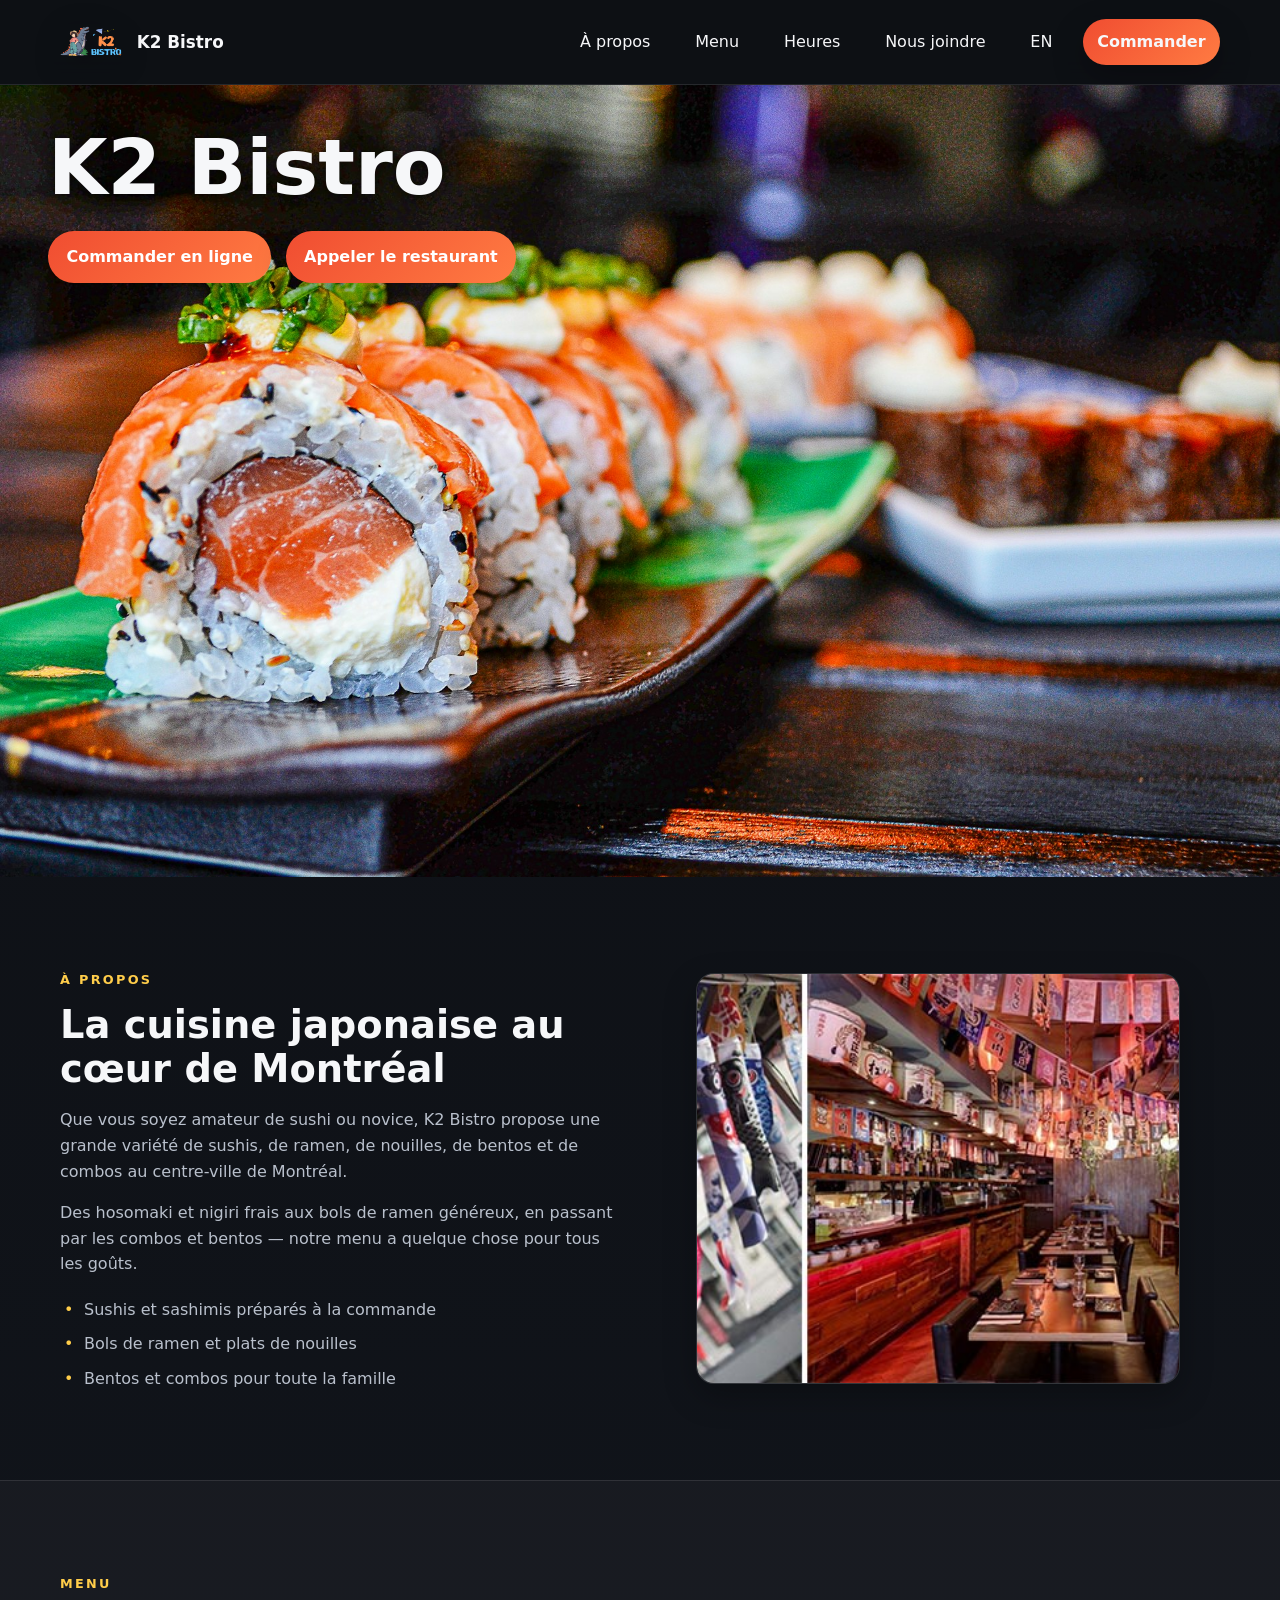
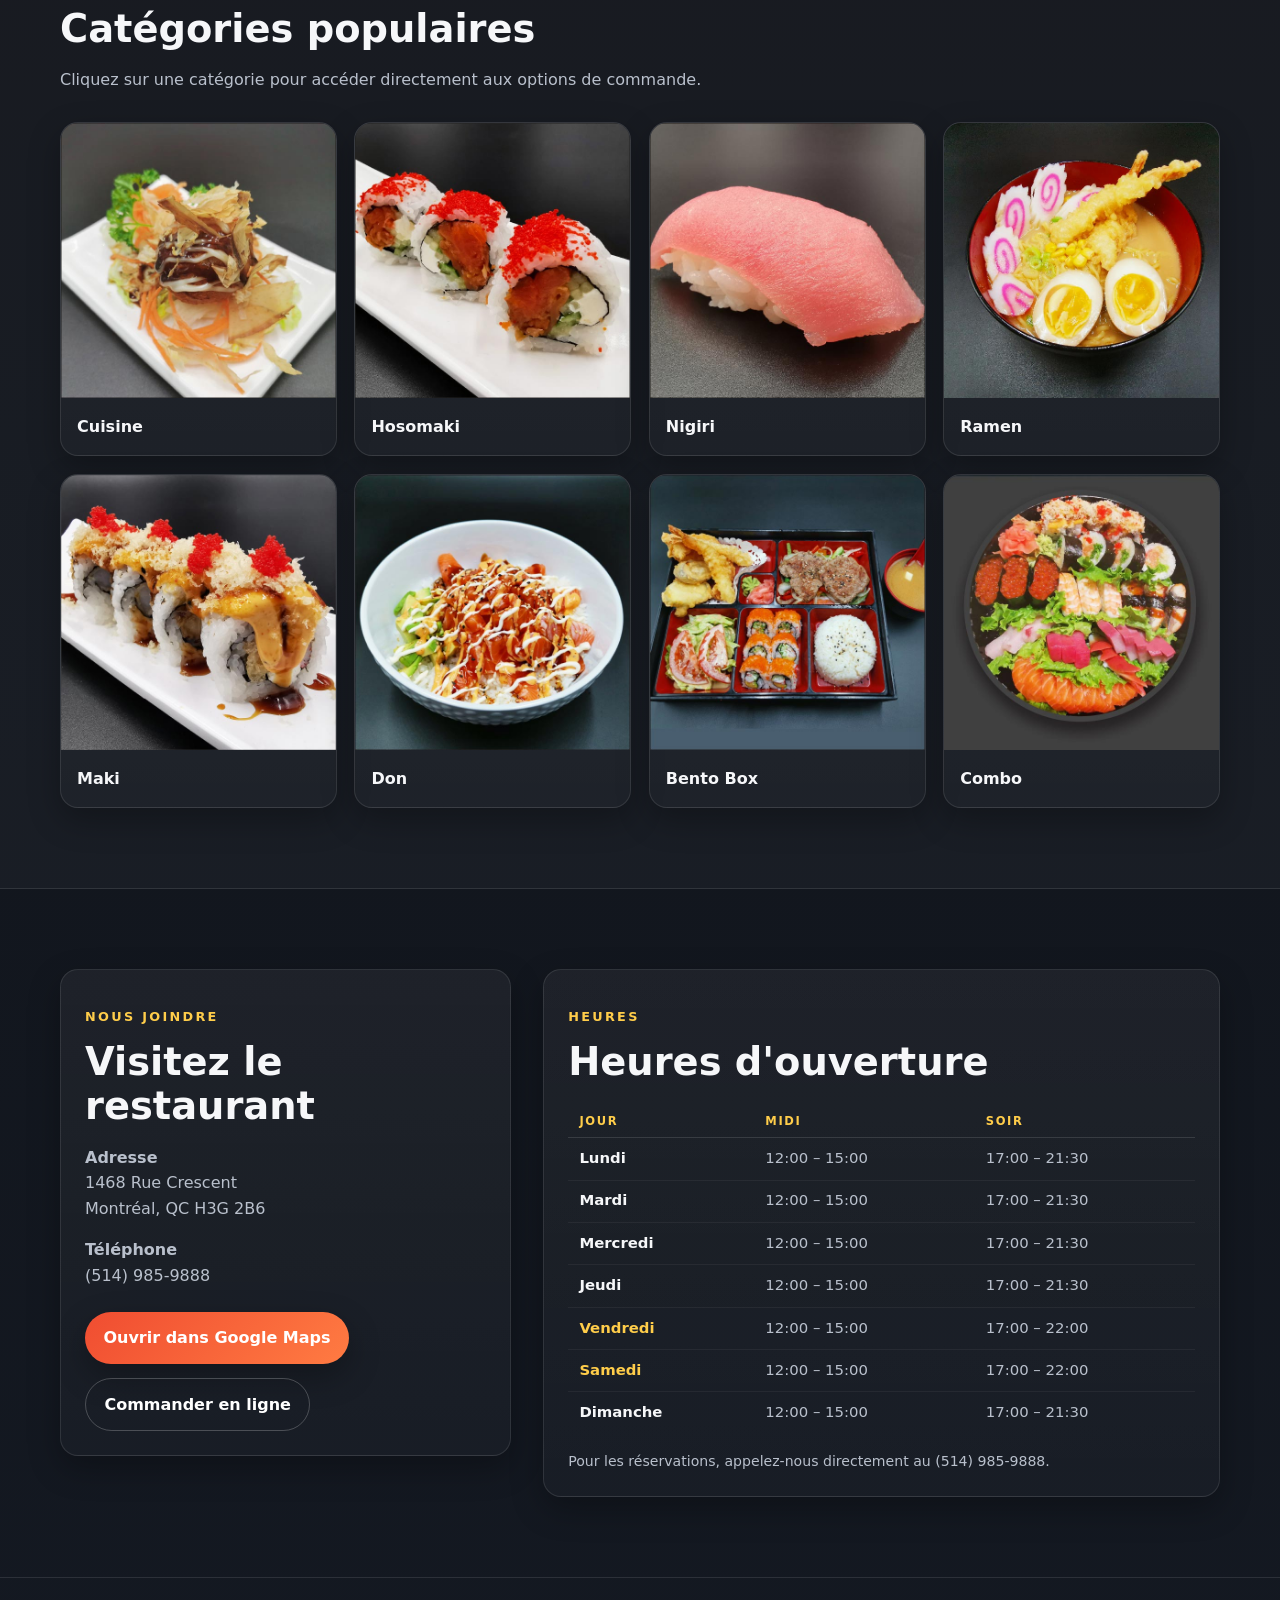
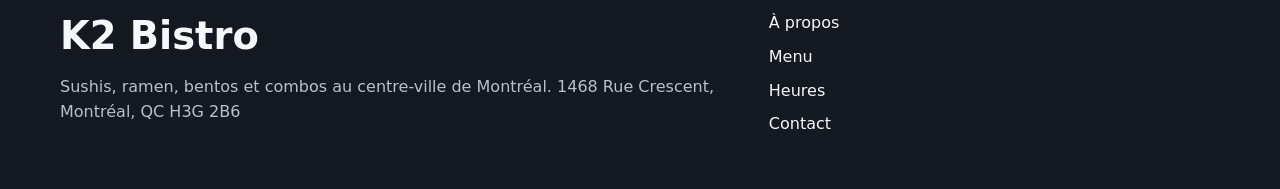
==== index.html @ 05328691 "initial commit" ====
<!doctype html>
<html lang="fr-CA">
<head>
  <meta charset="utf-8">
  <meta name="viewport" content="width=device-width, initial-scale=1">
  <title>K2 Bistro | Sushi à Montréal</title>
  <meta name="description" content="K2 Bistro à Montréal: sushi, ramen, hosomaki, bento et combos. Consultez les heures d'ouverture, appelez pour réserver et commandez en ligne.">
  <link rel="canonical" href="https://example.com/">
  <link rel="preload" as="image" href="assets/img/hero.jpg">
  <link rel="stylesheet" href="assets/css/styles.css">
  <script defer src="assets/js/site.js"></script>
  <script type="application/ld+json">
  {
    "@context": "https://schema.org",
    "@type": "Restaurant",
    "name": "K2 Bistro",
    "servesCuisine": ["Sushi", "Ramen", "Japanese"],
    "telephone": "+1-514-985-9888",
    "address": {
      "@type": "PostalAddress",
      "streetAddress": "1468 Rue Crescent",
      "addressLocality": "Montréal",
      "addressRegion": "QC",
      "postalCode": "H3G 2B6",
      "addressCountry": "CA"
    },
    "url": "https://example.com/",
    "acceptsReservations": "True"
  }
  </script>
</head>
<body>
  <a class="skip-link" href="#main">Aller au contenu principal</a>

  <header class="site-header" id="top">
    <div class="container header-inner">
      <a class="brand" href="#top" aria-label="K2 Bistro, retour en haut de la page">
        <img src="assets/img/logo.png" alt="Logo K2 Bistro">
        <span>K2 Bistro</span>
      </a>

      <button class="menu-toggle" type="button" aria-expanded="false" aria-controls="site-nav" aria-label="Ouvrir le menu">
        <span></span><span></span><span></span>
      </button>

      <nav id="site-nav" class="site-nav" aria-label="Navigation principale">
        <a href="#about">À propos</a>
        <a href="#menu">Menu</a>
        <a href="#hours">Heures</a>
        <a href="#contact">Nous joindre</a>
        <a href="index_en.html" lang="en">EN</a>
        <a class="button button-sm" href="order.html">Commander</a>
      </nav>
    </div>
  </header>

  <main id="main">
    <section class="hero">
      <div class="hero-overlay"></div>
      <img class="hero-image" src="assets/img/hero.jpg" alt="Plateau de sushis au K2 Bistro">
      <div class="container hero-content">
        <h1>K2 Bistro</h1>
        <div class="hero-actions">
          <a class="button" href="order.html">Commander en ligne</a>
          <a class="button" href="tel:+15149859888">Appeler le restaurant</a>
        </div>
      </div>
    </section>

    <section class="section" id="about">
      <div class="container grid-two">
        <div>
          <p class="section-label">À propos</p>
          <h2>La cuisine japonaise au cœur de Montréal</h2>
          <p>Que vous soyez amateur de sushi ou novice, K2 Bistro propose une grande variété de sushis, de ramen, de nouilles, de bentos et de combos au centre-ville de Montréal.</p>
          <p>Des hosomaki et nigiri frais aux bols de ramen généreux, en passant par les combos et bentos — notre menu a quelque chose pour tous les goûts.</p>
          <ul class="feature-list">
            <li>Sushis et sashimis préparés à la commande</li>
            <li>Bols de ramen et plats de nouilles</li>
            <li>Bentos et combos pour toute la famille</li>
          </ul>
        </div>
        <figure class="about-figure">
          <img src="assets/img/about_us.jpg" alt="Salle à manger et ambiance du restaurant K2 Bistro">
        </figure>
      </div>
    </section>

    <section class="section section-alt" id="menu">
      <div class="container">
        <p class="section-label">Menu</p>
        <h2>Catégories populaires</h2>
        <p class="section-intro">Cliquez sur une catégorie pour accéder directement aux options de commande.</p>
        <div class="menu-grid">
          <a class="menu-card" href="order.html">
            <img src="assets/img/cuisine.jpg" alt="Plat de cuisine japonaise">
            <span>Cuisine</span>
          </a>
          <a class="menu-card" href="order.html">
            <img src="assets/img/hosomaki.jpg" alt="Hosomaki au saumon">
            <span>Hosomaki</span>
          </a>
          <a class="menu-card" href="order.html">
            <img src="assets/img/nigiri.jpg" alt="Nigiri de thon">
            <span>Nigiri</span>
          </a>
          <a class="menu-card" href="order.html">
            <img src="assets/img/ramen.jpg" alt="Bol de ramen avec oeufs et tempura">
            <span>Ramen</span>
          </a>
          <a class="menu-card" href="order.html">
            <img src="assets/img/maki.jpg" alt="Maki garni de sauce et tobiko">
            <span>Maki</span>
          </a>
          <a class="menu-card" href="order.html">
            <img src="assets/img/don.jpg" alt="Bol de don au saumon">
            <span>Don</span>
          </a>
          <a class="menu-card" href="order.html">
            <img src="assets/img/bento_box.jpg" alt="Bento box avec tempura, riz et rouleaux">
            <span>Bento Box</span>
          </a>
          <a class="menu-card" href="order.html">
            <img src="assets/img/combo.jpg" alt="Plateau combo de sushis">
            <span>Combo</span>
          </a>
        </div>
      </div>
    </section>

    <section class="section" id="contact">
      <div class="container info-grid">
        <article class="info-card">
          <p class="section-label">Nous joindre</p>
          <h2>Visitez le restaurant</h2>
          <p><strong>Adresse</strong><br>1468 Rue Crescent<br>Montréal, QC H3G 2B6</p>
          <p><strong>Téléphone</strong><br><a href="tel:+15149859888">(514) 985-9888</a></p>
          <div class="stack-actions">
            <a class="button" href="https://maps.google.com/?q=1468+Rue+Crescent+Montreal+QC+H3G+2B6" target="_blank" rel="noopener">Ouvrir dans Google Maps</a>
            <a class="button button-secondary" href="order.html">Commander en ligne</a>
          </div>
        </article>

        <article class="info-card" id="hours">
          <p class="section-label">Heures</p>
          <h2>Heures d'ouverture</h2>
          <table class="hours-table">
            <thead>
              <tr><th>Jour</th><th>Midi</th><th>Soir</th></tr>
            </thead>
            <tbody>
              <tr><td>Lundi</td><td>12:00 – 15:00</td><td>17:00 – 21:30</td></tr>
              <tr><td>Mardi</td><td>12:00 – 15:00</td><td>17:00 – 21:30</td></tr>
              <tr><td>Mercredi</td><td>12:00 – 15:00</td><td>17:00 – 21:30</td></tr>
              <tr><td>Jeudi</td><td>12:00 – 15:00</td><td>17:00 – 21:30</td></tr>
              <tr class="hours-weekend"><td>Vendredi</td><td>12:00 – 15:00</td><td>17:00 – 22:00</td></tr>
              <tr class="hours-weekend"><td>Samedi</td><td>12:00 – 15:00</td><td>17:00 – 22:00</td></tr>
              <tr><td>Dimanche</td><td>12:00 – 15:00</td><td>17:00 – 21:30</td></tr>
            </tbody>
          </table>
          <p class="hours-note">Pour les réservations, appelez-nous directement au <a href="tel:+15149859888">(514) 985-9888</a>.</p>
        </article>
      </div>
    </section>
  </main>

  <footer class="site-footer">
    <div class="container footer-grid">
      <div>
        <h2>K2 Bistro</h2>
        <p>Sushis, ramen, bentos et combos au centre-ville de Montréal. 1468 Rue Crescent, Montréal, QC H3G 2B6</p>
      </div>
      <nav class="footer-nav" aria-label="Liens de pied de page">
        <a href="#about">À propos</a>
        <a href="#menu">Menu</a>
        <a href="#hours">Heures</a>
        <a href="#contact">Contact</a>
      </nav>
    </div>
  </footer>
</body>
</html>
---- assets/css/styles.css ----
:root {
  --bg: #0f1115;
  --surface: #161a20;
  --surface-2: #1d2430;
  --text: #f6f7f9;
  --muted: #b9c0cc;
  --line: rgba(255,255,255,.1);
  --brand: #f04d31;
  --brand-2: #ffcd4a;
  --accent: #5fb2ff;
  --shadow: 0 12px 32px rgba(0,0,0,.28);
  --radius: 18px;
  --max: 1160px;
}

* { box-sizing: border-box; }
html { scroll-behavior: smooth; }
body {
  margin: 0;
  font-family: Inter, ui-sans-serif, system-ui, -apple-system, BlinkMacSystemFont, "Segoe UI", sans-serif;
  background: linear-gradient(180deg, #0d0f13 0%, #141922 100%);
  color: var(--text);
  line-height: 1.6;
}
img { display: block; max-width: 100%; }
a { color: inherit; text-decoration: none; }
p, li, dd { color: var(--muted); }
.container { width: min(calc(100% - 2rem), var(--max)); margin: 0 auto; }
.skip-link {
  position: absolute;
  left: 1rem;
  top: -4rem;
  background: white;
  color: black;
  padding: .75rem 1rem;
  border-radius: 999px;
  z-index: 999;
}
.skip-link:focus { top: 1rem; }
.site-header {
  position: sticky;
  top: 0;
  z-index: 100;
  background: rgba(15,17,21,.86);
  backdrop-filter: blur(14px);
  border-bottom: 1px solid var(--line);
}
.header-inner {
  display: flex;
  align-items: center;
  justify-content: space-between;
  gap: 1rem;
  min-height: 84px;
}
.brand {
  display: flex;
  align-items: center;
  gap: .8rem;
  font-weight: 700;
  font-size: 1.05rem;
}
.brand img {
  width: 64px;
  height: 64px;
  object-fit: contain;
  filter: drop-shadow(0 6px 16px rgba(0,0,0,.35));
}
.site-nav {
  display: flex;
  align-items: center;
  gap: 1rem;
}
.site-nav a {
  padding: .65rem .9rem;
  border-radius: 999px;
  color: var(--text);
}
.site-nav a:hover,
.site-nav a:focus-visible,
.footer-nav a:hover,
.footer-nav a:focus-visible {
  background: rgba(255,255,255,.08);
  outline: none;
}
.button {
  display: inline-flex;
  align-items: center;
  justify-content: center;
  gap: .5rem;
  min-height: 46px;
  padding: .8rem 1.15rem;
  border-radius: 999px;
  background: linear-gradient(135deg, var(--brand), #ff7b42);
  color: white;
  font-weight: 700;
  box-shadow: var(--shadow);
}
.button:hover,
.button:focus-visible {
  transform: translateY(-1px);
  outline: none;
}
.button-sm { min-height: 40px; padding: .65rem 1rem; }
.button-secondary {
  background: transparent;
  border: 1px solid rgba(255,255,255,.22);
  box-shadow: none;
}
.menu-toggle {
  display: none;
  background: transparent;
  border: 0;
  padding: .5rem;
  cursor: pointer;
}
.menu-toggle span {
  display: block;
  width: 24px;
  height: 2px;
  background: white;
  margin: 5px 0;
  border-radius: 999px;
}
.hero {
  position: relative;
  min-height: min(88vh, 860px);
  display: grid;
  align-items: start;
  overflow: clip;
}
.hero-image,
.hero-overlay {
  position: absolute;
  inset: 0;
  width: 100%;
  height: 100%;
}
.hero-image { object-fit: cover; }
.hero-overlay {
  background: linear-gradient(170deg, rgba(0,0,0,.75) 0%, rgba(5,8,14,.96) 100%);
}
.hero-content {
  position: relative;
  z-index: 1;
  padding: 2.5rem 0 4rem;
  width: auto;
  max-width: var(--max);
  margin-left: clamp(1.5rem, 5vw, 3rem);
  margin-right: 1.5rem;
}
.eyebrow,
.section-label {
  text-transform: uppercase;
  letter-spacing: .18em;
  font-size: .8rem;
  font-weight: 700;
  color: var(--brand-2);
}
.hero h1 {
  font-size: clamp(2.4rem, 6vw, 5.2rem);
  line-height: 1.02;
  margin: .25rem 0 1rem;
  max-width: 11ch;
  text-shadow: 0 2px 16px rgba(0,0,0,.7);
}
.hero-copy {
  max-width: 60ch;
  font-size: 1.05rem;
  color: #eef1f5;
  text-shadow: 0 1px 8px rgba(0,0,0,.6);
}
.eyebrow { text-shadow: 0 1px 8px rgba(0,0,0,.6); }
.hero-actions,
.stack-actions {
  display: flex;
  flex-wrap: wrap;
  gap: .9rem;
  margin-top: 1.5rem;
}
.section { padding: 5rem 0; }
.section-alt { background: rgba(255,255,255,.03); border-block: 1px solid var(--line); }
.grid-two {
  display: grid;
  gap: 2rem;
  grid-template-columns: repeat(2, minmax(0, 1fr));
}
.info-grid {
  display: grid;
  gap: 2rem;
  grid-template-columns: 1fr 1.5fr;
  align-items: start;
}
.grid-two h2,
.section h2,
.info-card h2,
.site-footer h2 {
  margin: .2rem 0 .7rem;
  font-size: clamp(1.8rem, 3vw, 2.6rem);
  line-height: 1.15;
}
.about-figure,
.info-card,
.menu-card {
  background: linear-gradient(180deg, rgba(255,255,255,.05), rgba(255,255,255,.025));
  border: 1px solid var(--line);
  border-radius: var(--radius);
  overflow: hidden;
  box-shadow: var(--shadow);
}
.about-figure img { width: 100%; height: 100%; object-fit: cover; min-height: 340px; }
.feature-list {
  list-style: none;
  padding: 0;
  margin: 1.25rem 0 0;
}
.feature-list li {
  padding-left: 1.5rem;
  position: relative;
  margin: .55rem 0;
}
.feature-list li::before {
  content: "•";
  color: var(--brand-2);
  position: absolute;
  left: .25rem;
}
.section-intro { max-width: 65ch; }
.menu-grid {
  display: grid;
  grid-template-columns: repeat(4, minmax(0, 1fr));
  gap: 1.1rem;
  margin-top: 1.8rem;
}
.menu-card {
  transition: transform .2s ease, border-color .2s ease;
}
.menu-card:hover,
.menu-card:focus-visible {
  transform: translateY(-4px);
  border-color: rgba(255,255,255,.28);
  outline: none;
}
.menu-card img {
  width: 100%;
  aspect-ratio: 1 / 1;
  object-fit: cover;
}
.menu-card span {
  display: block;
  padding: 1rem;
  font-weight: 700;
}
.info-card {
  padding: 1.5rem;
}
.hours-table {
  width: 100%;
  border-collapse: collapse;
  margin: 1.25rem 0 1rem;
  font-size: .93rem;
}
.hours-table thead th {
  text-align: left;
  padding: .45rem .7rem;
  font-size: .72rem;
  text-transform: uppercase;
  letter-spacing: .14em;
  font-weight: 700;
  color: var(--brand-2);
  border-bottom: 1px solid rgba(255,255,255,.12);
}
.hours-table tbody td {
  padding: .55rem .7rem;
  color: var(--muted);
}
.hours-table tbody tr td:first-child {
  color: var(--text);
  font-weight: 600;
  white-space: nowrap;
}
.hours-table tbody tr:not(:last-child) td {
  border-bottom: 1px solid rgba(255,255,255,.05);
}
.hours-table .hours-weekend td:first-child {
  color: var(--brand-2);
}
.hours-note { margin-bottom: 0; font-size: .88rem; }
.site-footer {
  border-top: 1px solid var(--line);
  padding: 2rem 0 3rem;
}
.footer-grid {
  display: grid;
  grid-template-columns: 1.5fr 1fr;
  gap: 2rem;
  align-items: start;
}
.footer-nav {
  display: grid;
  gap: .5rem;
  justify-items: start;
}

@media (max-width: 980px) {
  .menu-grid { grid-template-columns: repeat(2, minmax(0, 1fr)); }
  .grid-two,
  .info-grid,
  .footer-grid { grid-template-columns: 1fr; }
  .info-grid { align-items: stretch; }
}

@media (max-width: 768px) {
  .site-nav {
    position: absolute;
    top: 84px;
    left: 0;
    right: 0;
    display: none;
    flex-direction: column;
    align-items: stretch;
    gap: .25rem;
    padding: 1rem;
    background: rgba(15,17,21,.98);
    border-bottom: 1px solid var(--line);
  }
  .site-nav.open { display: flex; }
  .menu-toggle { display: block; }
}

/* Order page */
.order-section { padding: 6rem 0; }
.order-options {
  display: grid;
  grid-template-columns: repeat(3, minmax(0, 1fr));
  gap: 1.5rem;
  margin-top: 2.5rem;
}
.order-card {
  display: flex;
  flex-direction: column;
  align-items: center;
  text-align: center;
  padding: 3rem 2rem;
  background: linear-gradient(180deg, rgba(255,255,255,.06), rgba(255,255,255,.03));
  border: 1px solid var(--line);
  border-radius: var(--radius);
  box-shadow: var(--shadow);
  transition: transform .2s ease, border-color .2s ease;
  gap: .75rem;
  color: var(--text);
}
.order-card:hover,
.order-card:focus-visible {
  transform: translateY(-4px);
  border-color: rgba(255,255,255,.28);
  outline: none;
}
.order-card-icon {
  width: 56px;
  height: 56px;
  border-radius: 16px;
  background: linear-gradient(135deg, var(--brand), #ff7b42);
  display: flex;
  align-items: center;
  justify-content: center;
  margin-bottom: .5rem;
}
.order-card-icon svg { display: block; }
.order-card h2 {
  margin: 0;
  font-size: 1.4rem;
}
.order-card-sub {
  font-size: 1rem;
  font-weight: 600;
  color: var(--text) !important;
  margin: 0;
}
.order-card-note {
  font-size: .9rem;
  color: var(--muted);
  margin: 0;
}
@media (max-width: 768px) {
  .order-options { grid-template-columns: 1fr; }
}

@media (max-width: 640px) {
  .menu-grid { grid-template-columns: 1fr; }
  .hero-content { padding-top: 3rem; }
  .brand img { width: 54px; height: 54px; }
  .button,
  .button-sm { width: 100%; }
  .hero-actions,
  .stack-actions { align-items: stretch; }
}
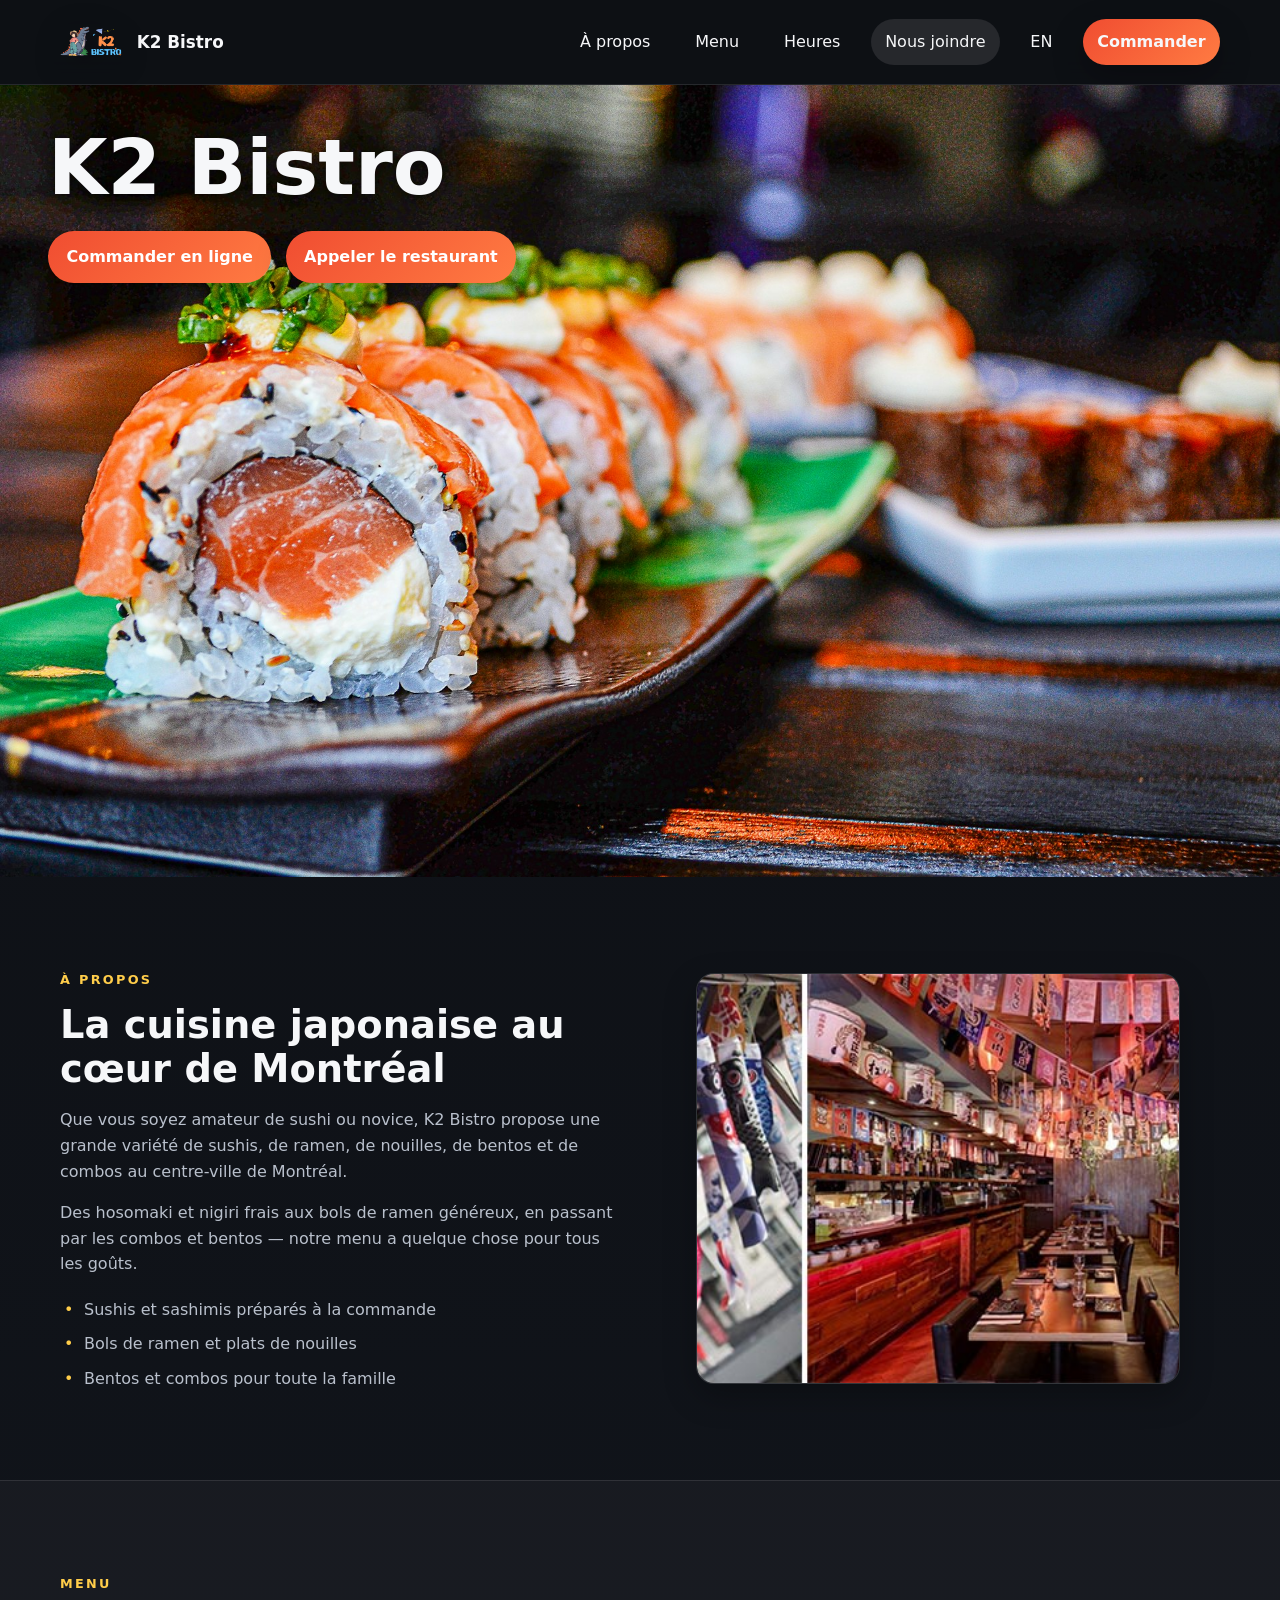
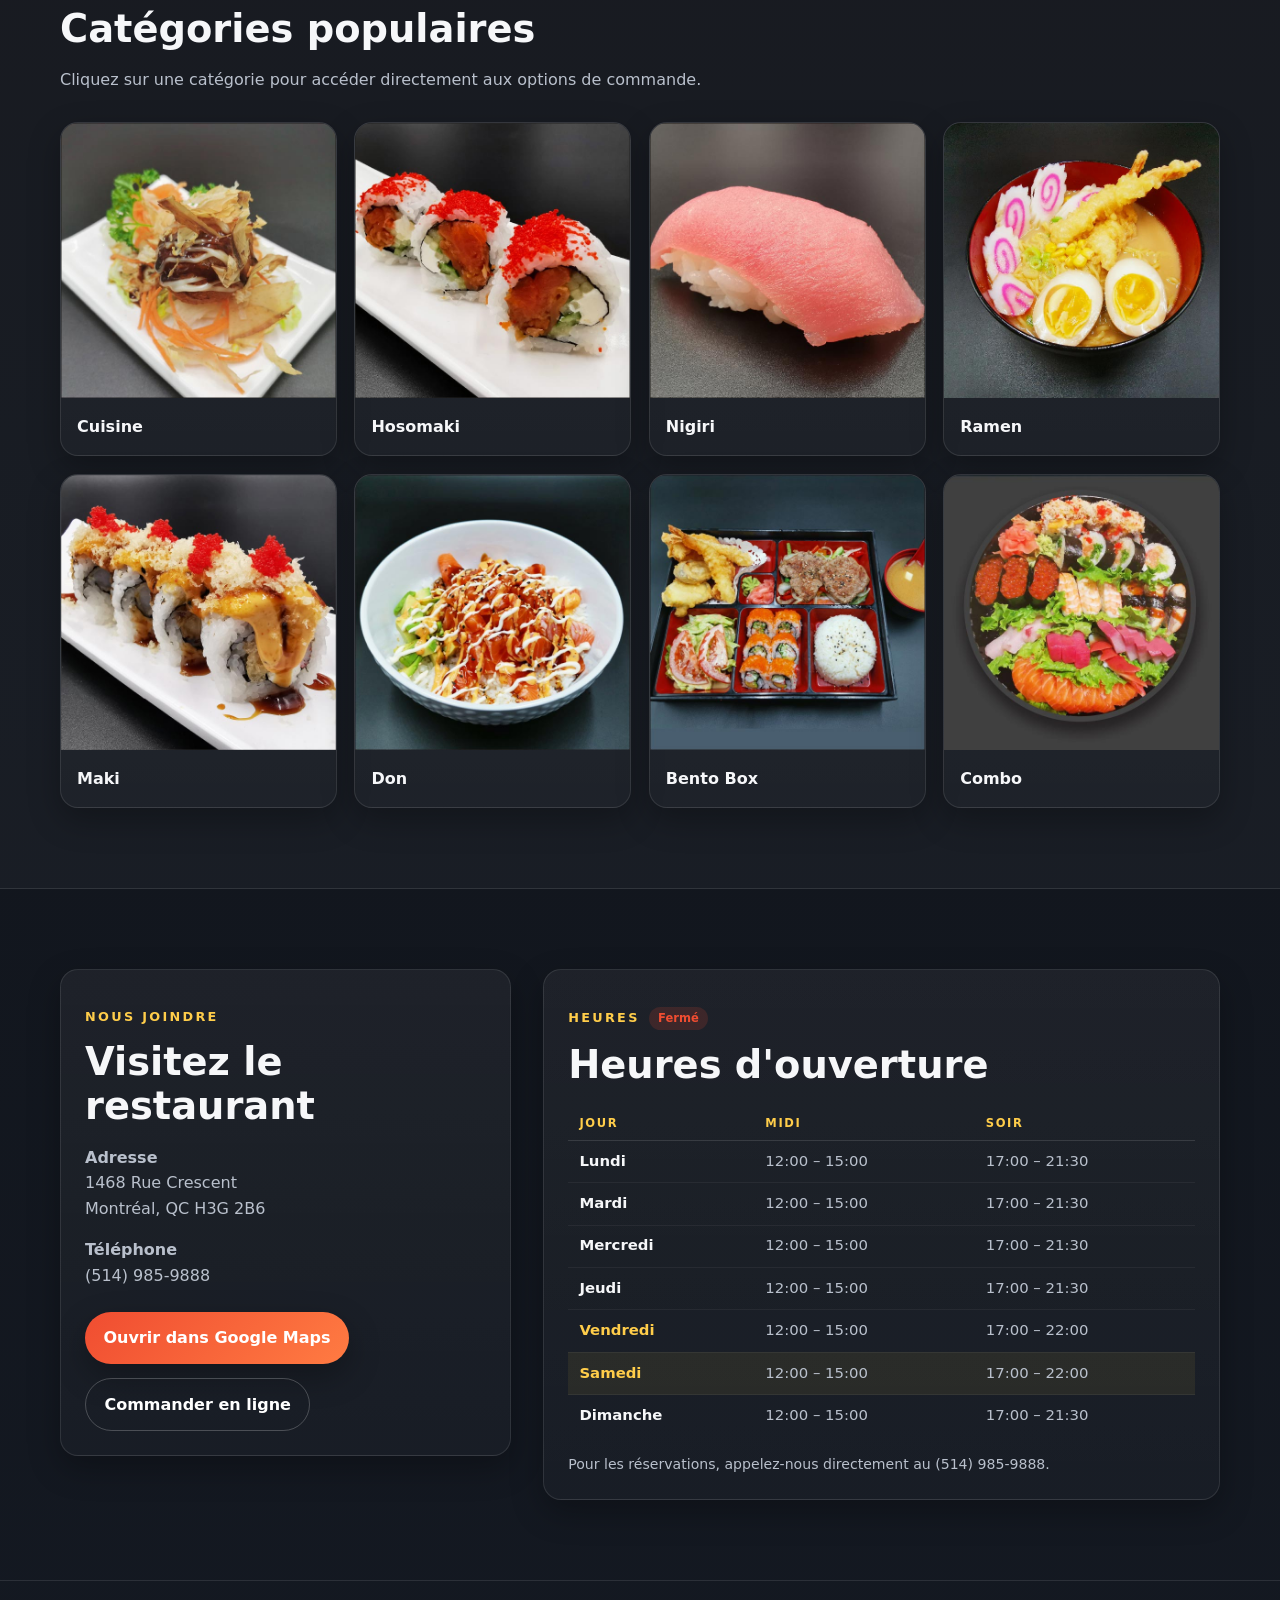
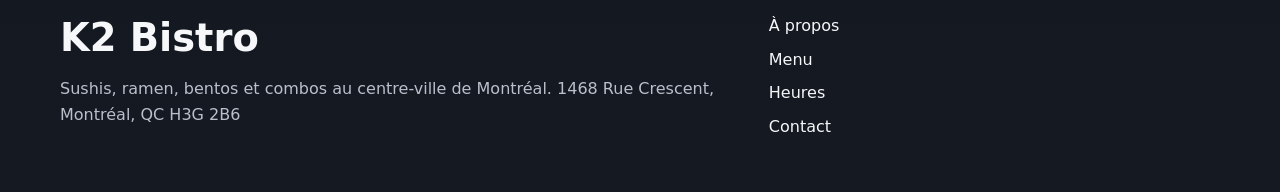
==== commit e910be8d: "fixed display for variable browser widths" ====
--- a/index.html
+++ b/index.html
@@ -81,7 +81,7 @@
           </ul>
         </div>
         <figure class="about-figure">
-          <img src="assets/img/about_us.jpg" alt="Salle à manger et ambiance du restaurant K2 Bistro">
+          <img src="assets/img/about_us.jpg" alt="Salle à manger et ambiance du restaurant K2 Bistro" loading="lazy">
         </figure>
       </div>
     </section>
@@ -93,35 +93,35 @@
         <p class="section-intro">Cliquez sur une catégorie pour accéder directement aux options de commande.</p>
         <div class="menu-grid">
           <a class="menu-card" href="order.html">
-            <img src="assets/img/cuisine.jpg" alt="Plat de cuisine japonaise">
+            <img src="assets/img/cuisine.jpg" alt="Plat de cuisine japonaise" loading="lazy">
             <span>Cuisine</span>
           </a>
           <a class="menu-card" href="order.html">
-            <img src="assets/img/hosomaki.jpg" alt="Hosomaki au saumon">
+            <img src="assets/img/hosomaki.jpg" alt="Hosomaki au saumon" loading="lazy">
             <span>Hosomaki</span>
           </a>
           <a class="menu-card" href="order.html">
-            <img src="assets/img/nigiri.jpg" alt="Nigiri de thon">
+            <img src="assets/img/nigiri.jpg" alt="Nigiri de thon" loading="lazy">
             <span>Nigiri</span>
           </a>
           <a class="menu-card" href="order.html">
-            <img src="assets/img/ramen.jpg" alt="Bol de ramen avec oeufs et tempura">
+            <img src="assets/img/ramen.jpg" alt="Bol de ramen avec oeufs et tempura" loading="lazy">
             <span>Ramen</span>
           </a>
           <a class="menu-card" href="order.html">
-            <img src="assets/img/maki.jpg" alt="Maki garni de sauce et tobiko">
+            <img src="assets/img/maki.jpg" alt="Maki garni de sauce et tobiko" loading="lazy">
             <span>Maki</span>
           </a>
           <a class="menu-card" href="order.html">
-            <img src="assets/img/don.jpg" alt="Bol de don au saumon">
+            <img src="assets/img/don.jpg" alt="Bol de don au saumon" loading="lazy">
             <span>Don</span>
           </a>
           <a class="menu-card" href="order.html">
-            <img src="assets/img/bento_box.jpg" alt="Bento box avec tempura, riz et rouleaux">
+            <img src="assets/img/bento_box.jpg" alt="Bento box avec tempura, riz et rouleaux" loading="lazy">
             <span>Bento Box</span>
           </a>
           <a class="menu-card" href="order.html">
-            <img src="assets/img/combo.jpg" alt="Plateau combo de sushis">
+            <img src="assets/img/combo.jpg" alt="Plateau combo de sushis" loading="lazy">
             <span>Combo</span>
           </a>
         </div>
--- a/assets/css/styles.css
+++ b/assets/css/styles.css
@@ -315,17 +315,48 @@
     top: 84px;
     left: 0;
     right: 0;
-    display: none;
+    display: flex;
     flex-direction: column;
     align-items: stretch;
     gap: .25rem;
+    padding: 0 1rem;
+    background: rgba(15,17,21,.98);
+    border-bottom: 1px solid transparent;
+    max-height: 0;
+    overflow: hidden;
+    transition: max-height .28s ease, padding .28s ease, border-color .28s ease;
+  }
+  .site-nav.open {
+    max-height: 400px;
     padding: 1rem;
-    background: rgba(15,17,21,.98);
-    border-bottom: 1px solid var(--line);
+    border-color: var(--line);
   }
-  .site-nav.open { display: flex; }
   .menu-toggle { display: block; }
 }
+
+/* Active nav link */
+.site-nav a.active {
+  background: rgba(255,255,255,.1);
+}
+
+/* Today's hours row */
+.hours-today { background: rgba(255, 205, 74, .07); }
+.hours-today td:first-child { color: var(--brand-2) !important; }
+
+/* Open / Closed badge */
+.status-badge {
+  display: inline-block;
+  margin-left: .6rem;
+  padding: .15rem .55rem;
+  border-radius: 999px;
+  font-size: .72rem;
+  font-weight: 700;
+  vertical-align: middle;
+  text-transform: none;
+  letter-spacing: 0;
+}
+.status-open  { background: rgba(52, 199, 89, .15); color: #34c759; }
+.status-closed { background: rgba(240, 77, 49, .15); color: var(--brand); }
 
 /* Order page */
 .order-section { padding: 6rem 0; }
